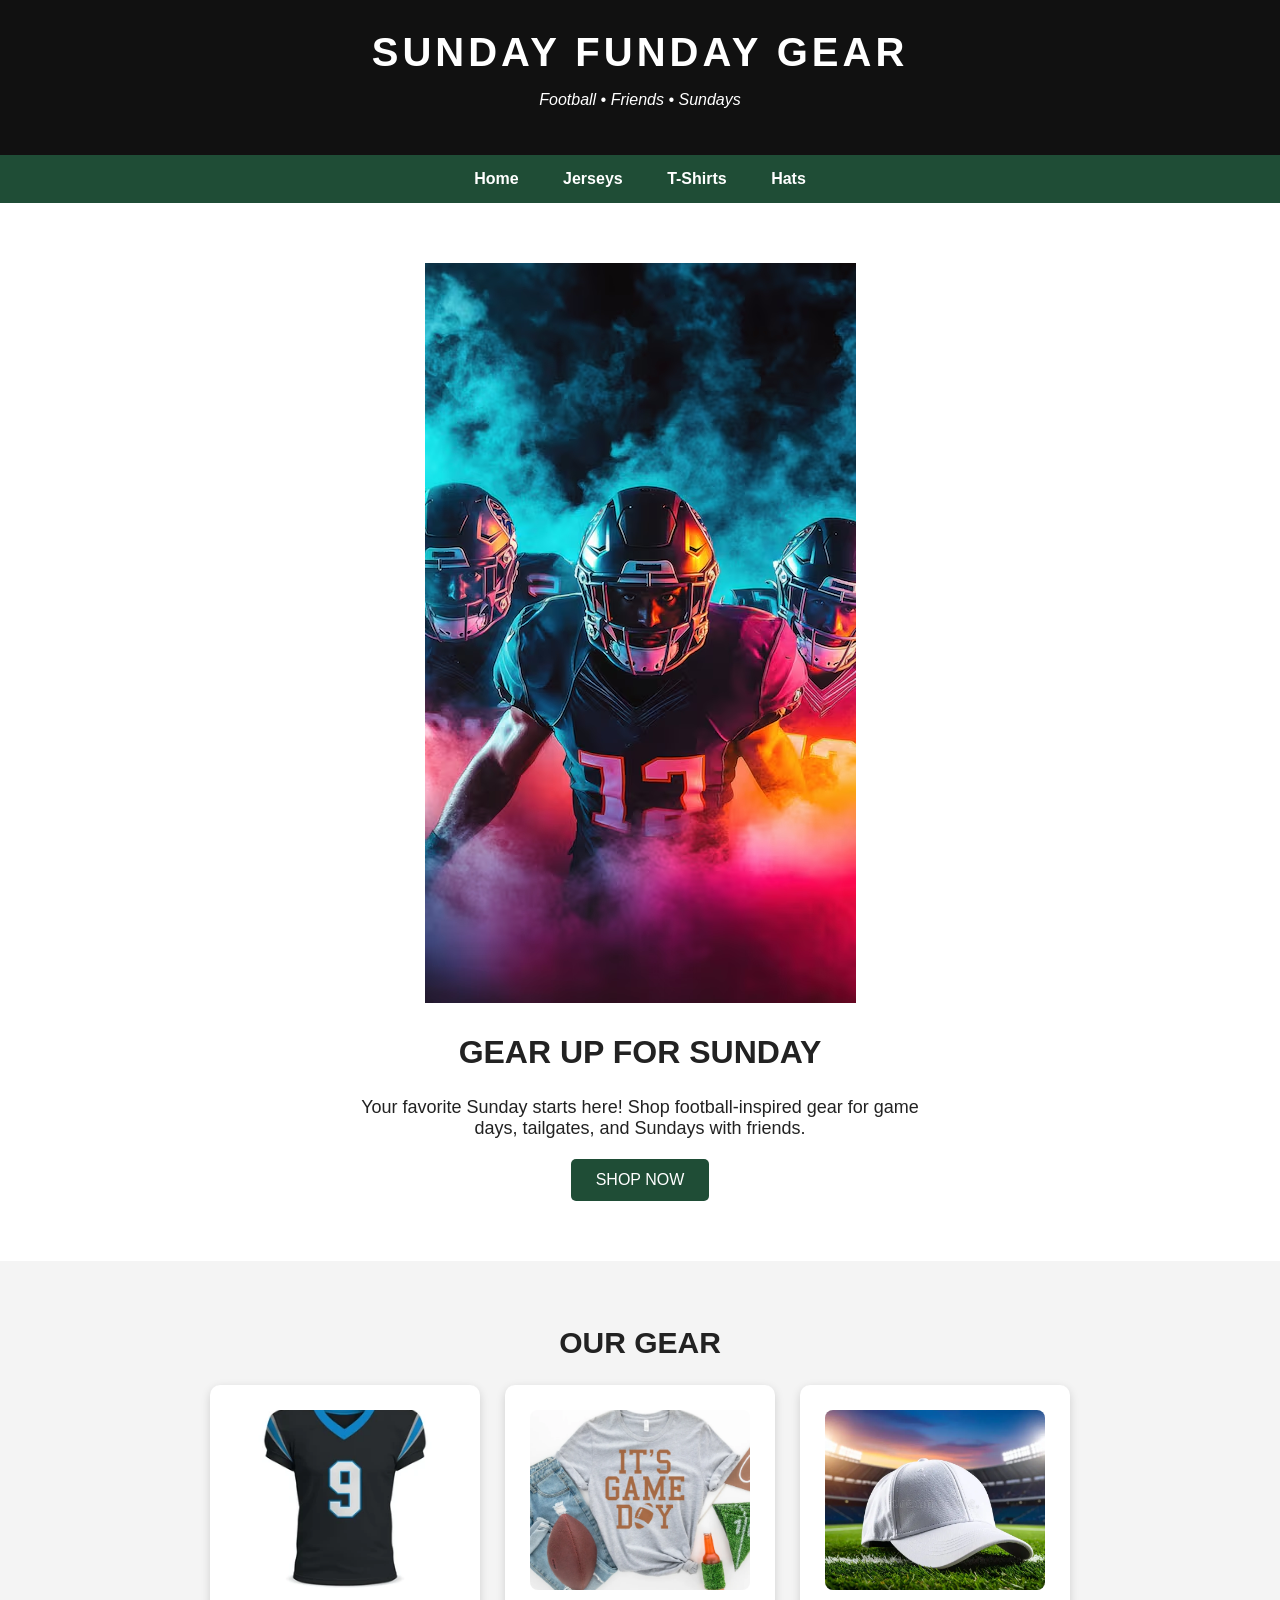
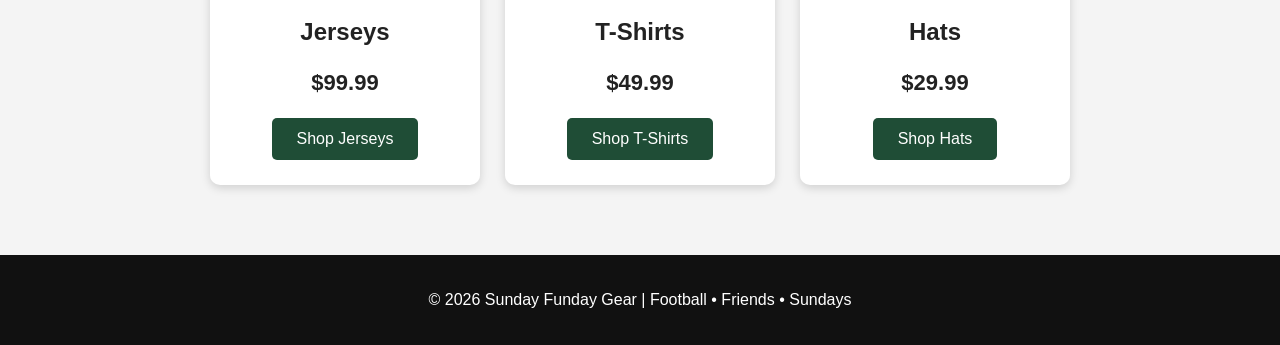
==== index.html @ 994fe14d "Add files via upload" ====
<!DOCTYPE html>
<html lang="en">
<head>
    <meta charset="UTF-8">
    <meta name="viewport" content="width=device-width, initial-scale=1.0">

    <title>Sunday Funday Gear</title>

    <link rel="stylesheet" href="style.css">

    <!-- Internal CSS -->
    <style>
        .welcome-text {
            text-align: center;
            font-style: italic;
        }
    </style>
</head>

<body>

    <!-- Header -->
    <header>
        <h1 style="letter-spacing: 4px;">SUNDAY FUNDAY GEAR</h1>
        <p class="welcome-text">Football • Friends • Sundays</p>
    </header>

    <!-- Navigation Bar -->
    <nav>
        <a href="#">Home</a>
        <a href="#">Jerseys</a>
        <a href="#">T-Shirts</a>
        <a href="#">Hats</a>
    </nav>

    <!-- Main Content -->
    <main>

        <section class="hero">
           <img src="football.jpg" alt="Football game day">
	   

           <h2>GEAR UP FOR SUNDAY</h2>

            <p>
                Your favorite Sunday starts here!
                Shop football-inspired gear for game days,
                tailgates, and Sundays with friends.
            </p>

            <button>SHOP NOW</button>
        </section>

        <section class="products">

            <h2>OUR GEAR</h2>

            <div class="product-container">

                <div class="product">
	<img src="jersey.jpg" alt="Football jersey">
                    <h3>Jerseys</h3>
                    <p>$99.99</p>
                    <button>Shop Jerseys</button>
                </div>

                <div class="product">
              <img src="tshirt.jpg" alt="Football t-shirt">
                    <h3>T-Shirts</h3>
                    <p>$49.99</p>
                    <button>Shop T-Shirts</button>
                </div>

                <div class="product">
                    <img src="hat.jpg" alt="Football hat">
                    <h3>Hats</h3>
                    <p>$29.99</p>
                    <button>Shop Hats</button>
                </div>

            </div>

        </section>

    </main>

    <!-- Footer -->
    <footer>
        <p>© 2026 Sunday Funday Gear | Football • Friends • Sundays</p>
    </footer>

</body>
</html>
---- style.css ----
/* Main page styling */
body {
    margin: 0;
    font-family: Arial, sans-serif;
    background-color: #f4f4f4;
    color: #222;
}

/* Header */
header {
    background-color: #111;
    color: white;
    text-align: center;
    padding: 30px;
}

header h1 {
    margin: 0;
    font-size: 40px;
}

/* Navigation */
nav {
    background-color: #1f4d36;
    text-align: center;
    padding: 15px;
}

nav a {
    color: white;
    text-decoration: none;
    margin: 0 20px;
    font-weight: bold;
}

nav a:hover {
    text-decoration: underline;
}

/* Main hero section */
.hero {
    text-align: center;
    background-color: white;
    padding: 60px 20px;
}

.hero h2 {
    font-size: 32px;
}

.hero p {
    font-size: 18px;
    max-width: 600px;
    margin: 20px auto;
}

/* Buttons */
button {
    background-color: #1f4d36;
    color: white;
    border: none;
    padding: 12px 25px;
    font-size: 16px;
    border-radius: 5px;
    cursor: pointer;
}

button:hover {
    background-color: #143524;
}

/* Products */
.products {
    text-align: center;
    padding: 40px 20px;
}

.products h2 {
    font-size: 30px;
}

.product-container {
    display: flex;
    justify-content: center;
    gap: 25px;
    flex-wrap: wrap;
}

.product {
    background-color: white;
    width: 220px;
    padding: 25px;
    border-radius: 10px;
    box-shadow: 0 3px 10px rgba(0, 0, 0, 0.15);
}

.product h3 {
    font-size: 24px;
}

.product p {
    font-size: 22px;
    font-weight: bold;
}

/* Footer */
footer {
    background-color: #111;
    color: white;
    text-align: center;
    padding: 20px;
    margin-top: 30px;
}

/* Product images */
.product img {
    width: 100%;
    height: 180px;
    object-fit: cover;
    border-radius: 8px;
}
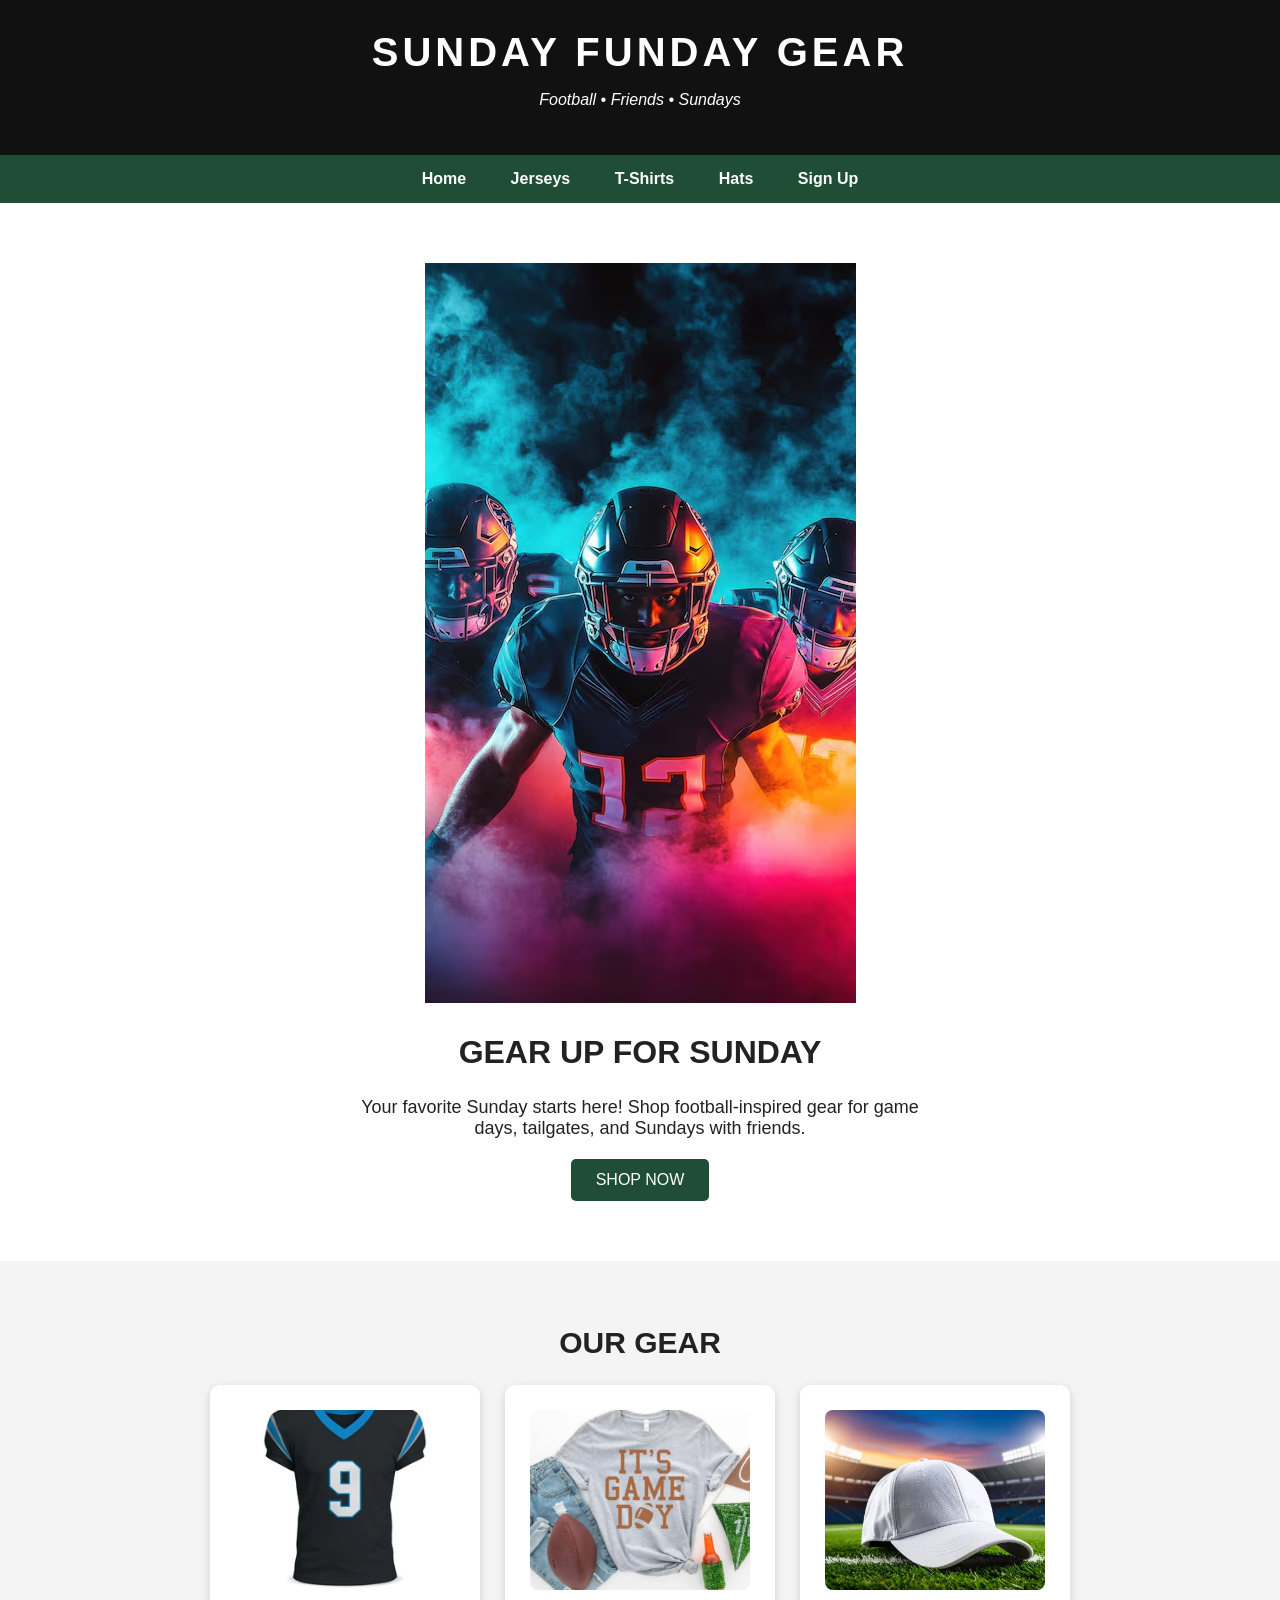
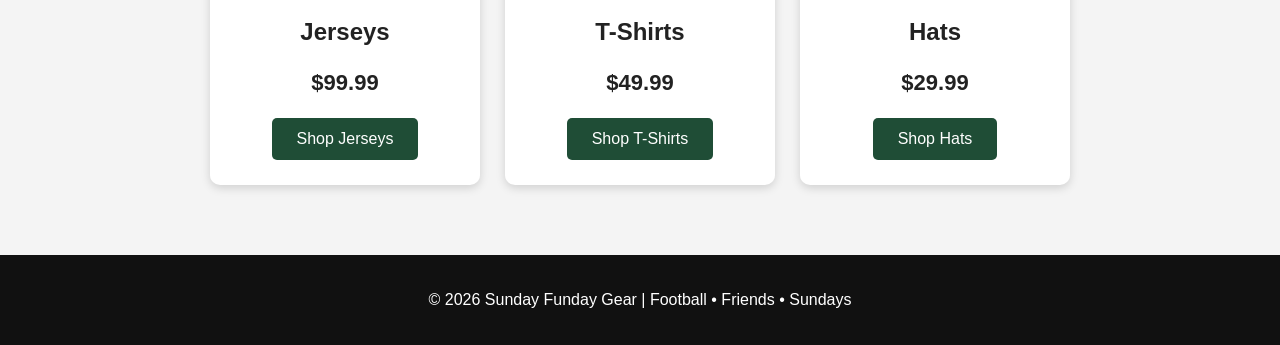
==== commit 4bfc4b9a: "Add files via upload" ====
--- a/index.html
+++ b/index.html
@@ -27,10 +27,11 @@
 
     <!-- Navigation Bar -->
     <nav>
-        <a href="#">Home</a>
-        <a href="#">Jerseys</a>
-        <a href="#">T-Shirts</a>
-        <a href="#">Hats</a>
+       <a href="#">Home</a>
+    <a href="#">Jerseys</a>
+    <a href="#">T-Shirts</a>
+    <a href="#">Hats</a>
+    <a href="signup.html">Sign Up</a>
     </nav>
 
     <!-- Main Content -->
